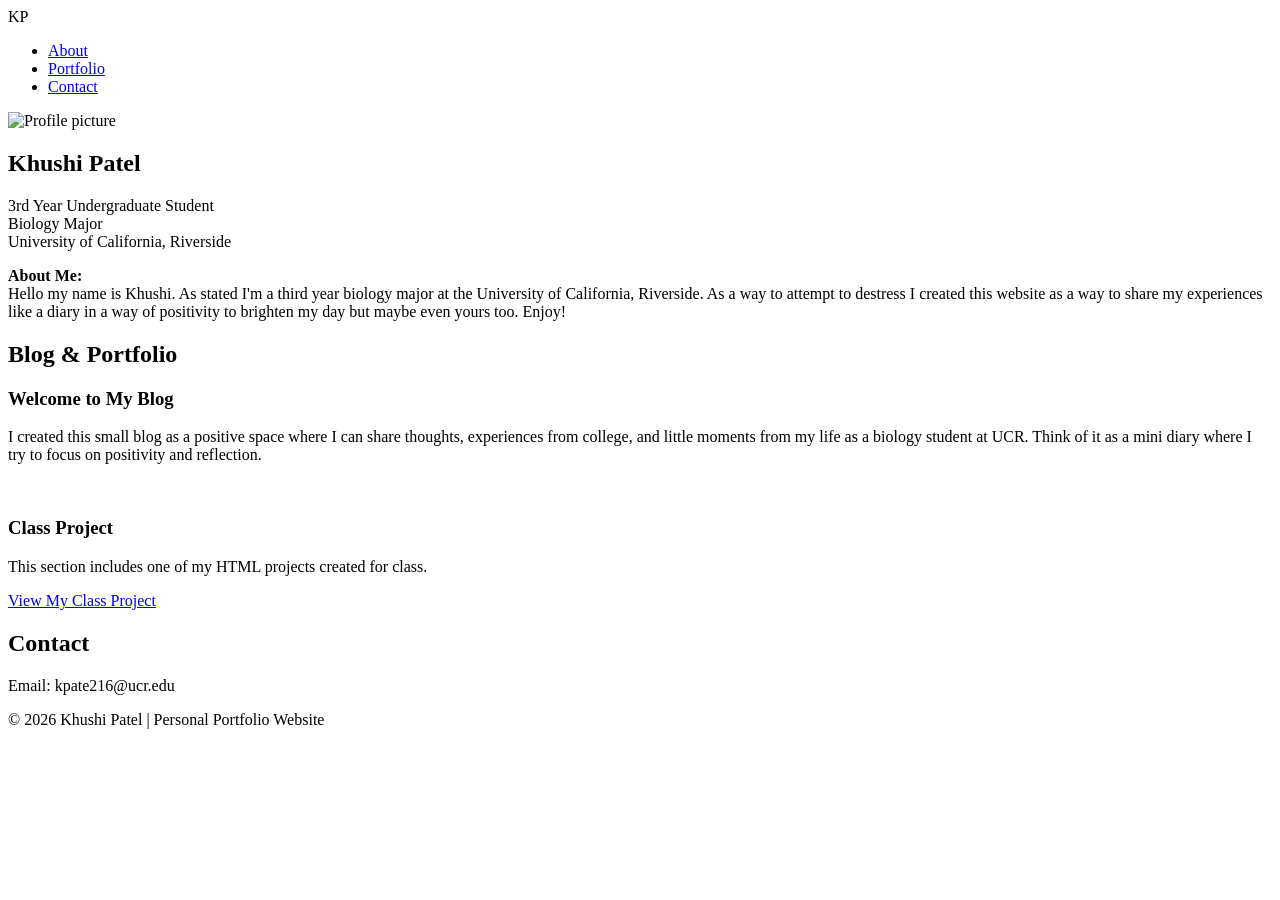
==== index.html @ bd2476d6 "Add files via upload" ====
<!DOCTYPE html>


<!DOCTYPE html>
<html lang="en">
<head>
  <meta charset="UTF-8" />
  <meta name="viewport" content="width=device-width, initial-scale=1.0" />
  <title>My Portfolio Website</title>
  <link href="https://fonts.googleapis.com/css2?family=Playfair+Display:wght@400;600;700&display=swap" rel="stylesheet">
  <link rel="stylesheet" href="style.css">
</head>
<body>
  <nav>
    <div class="logo">KP</div>
    <ul class="nav-links">
      <li><a href="#about">About</a></li>
      <li><a href="#portfolio">Portfolio</a></li>
      <li><a href="#contact">Contact</a></li>
    </ul>
  </nav>

  <section class="hero" id="about">
    <img src="img/avatar.png" alt="Profile picture" />
    <div class="hero-text">
      <h1>Khushi Patel</h1>
      <p>
        3rd Year Undergraduate Student<br>
        Biology Major<br>
        University of California, Riverside
      </p>
      <p>
        <strong>About Me:</strong><br>
        Hello my name is Khushi. As stated I'm a third year biology major at the University of California, Riverside. As a way to attempt to destress I created this website as a way to share my experiences like a diary in a way of positivity to brighten my day but maybe even yours too. Enjoy!
      </p>
    </div>
  </section>

  <section class="portfolio" id="portfolio">
    <h2>Blog & Portfolio</h2>

    <div class="project-card">
      <h3>Welcome to My Blog</h3>
      <p>
        I created this small blog as a positive space where I can share thoughts,
        experiences from college, and little moments from my life as a biology
        student at UCR. Think of it as a mini diary where I try to focus on
        positivity and reflection.
      </p>
    </div>

    <br>

    <div class="project-card">
      <h3>Class Project</h3>
      <p>
        This section includes one of my HTML projects created for class.
      </p>
      <p>
        <a href="your-project-file.html" target="_blank">View My Class Project</a>
      </p>
    </div>

  </section>

  <section class="portfolio" id="contact">
    <h2>Contact</h2>
    <p>Email: kpate216@ucr.edu</p>
  </section>

  <footer>
    <p>© 2026 Khushi Patel | Personal Portfolio Website</p>
  </footer>
</body>
</html>
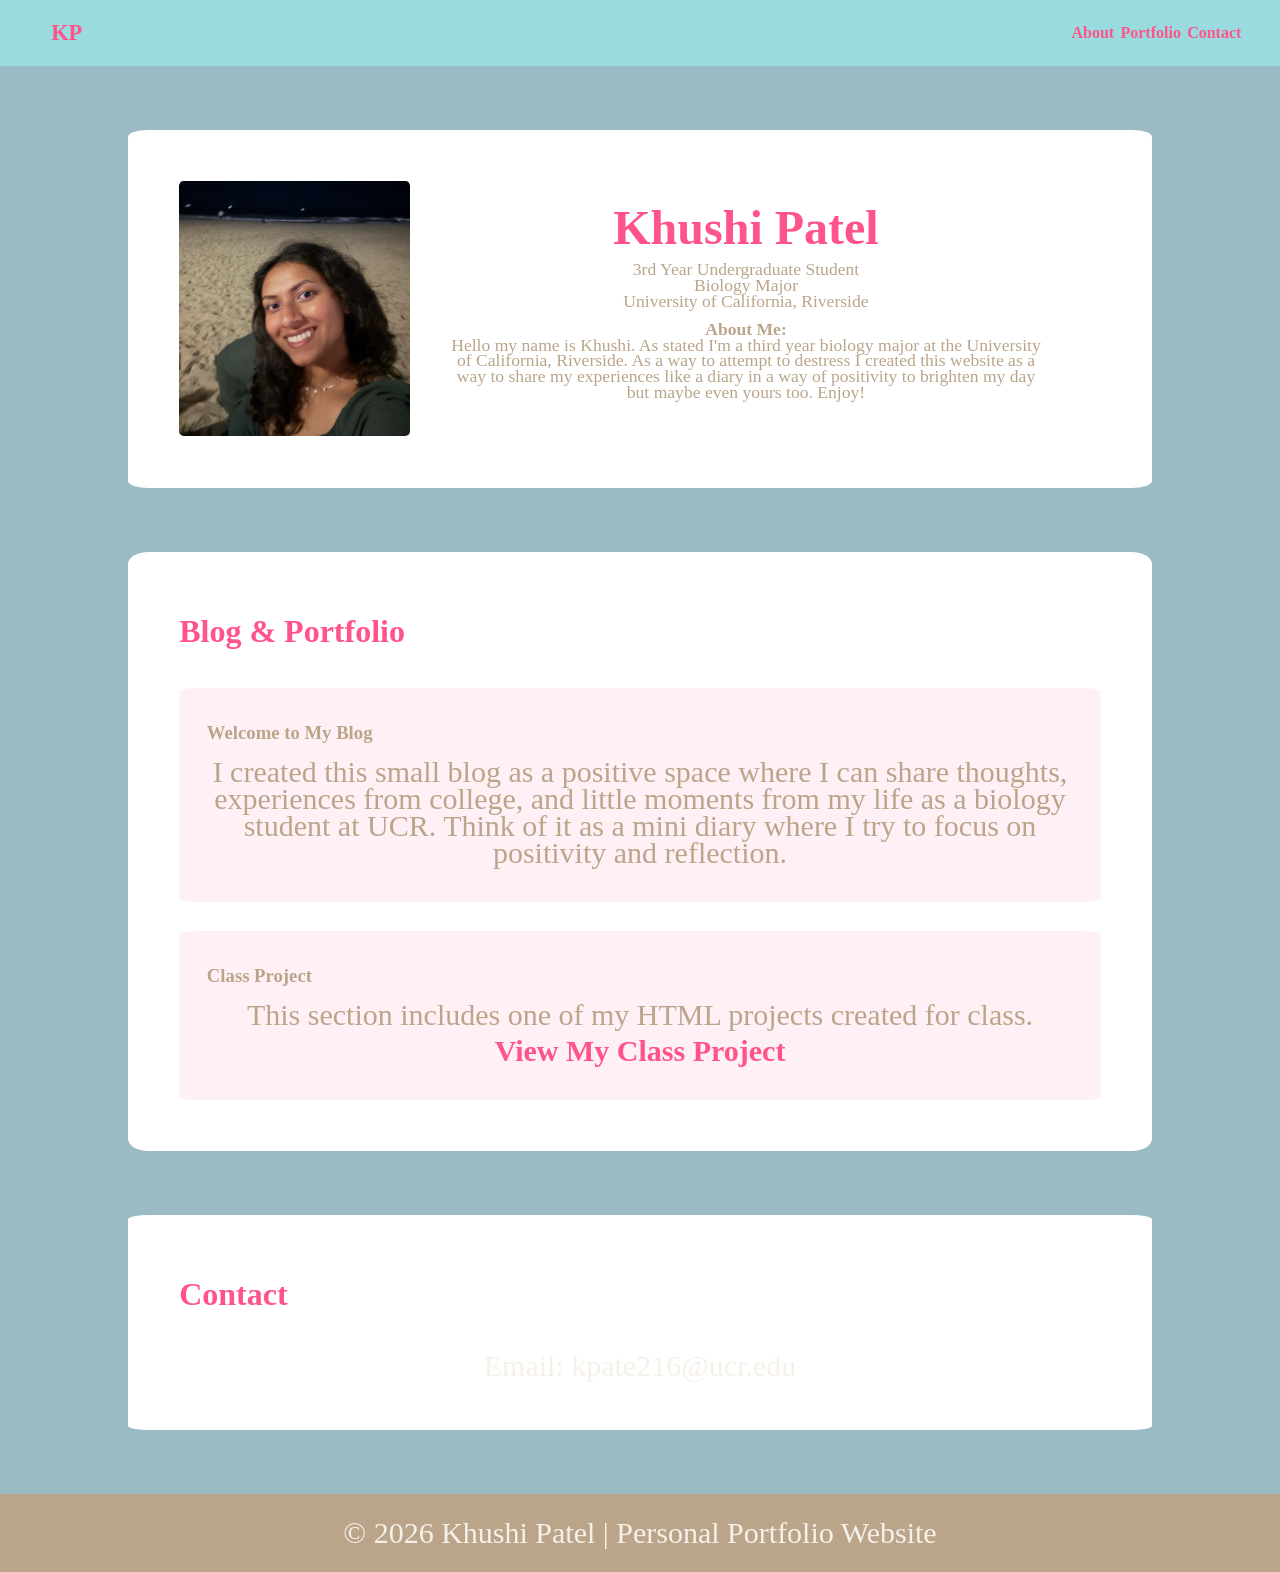
==== commit 4526f9cb: "Add files via upload" ====
--- a/index.html
+++ b/index.html
@@ -57,7 +57,7 @@
         This section includes one of my HTML projects created for class.
       </p>
       <p>
-        <a href="your-project-file.html" target="_blank">View My Class Project</a>
+        <a href="Unit-03-project.html" target="_blank">View My Class Project</a>
       </p>
     </div>
 
--- a/style.css
+++ b/style.css
@@ -0,0 +1,210 @@
+body {
+  background-color: #86A8B2;
+}
+
+
+h1 {
+  color: #F4C6CF;
+  text-align: center;
+  font-family: "Playfair Display",serif;
+  font-size: 60px;
+  line-height: 95%;
+
+}
+
+.about{
+
+}
+
+p {
+  font-family: "Great Vibes", cursive;
+  font-size: 30px;
+  text-align: center;
+  color: #F6F1E8;
+  line-height: 90%;
+}
+
+:root{
+  --bg1:#9CBAC3;          /* soft top blue */
+  --bg2:#6F8F9B;          /* deeper bottom blue */
+  --cream:#F6F1E8;        /* paper highlight */
+  --white:#ffffff;
+  --pink:#F4C6CF;         /* soft regency pink */
+  --gold:#C6A75E;         /* regency gold */
+  --gold2:#B8994C;        /* antique gold */
+  --shadow: rgba(0,0,0,.14);
+
+
+* {
+  margin: 0%;
+  padding: 0%;
+  box-sizing: border-box;
+}
+
+body {
+  font-family: "Playfair Display",serif;
+  background-color: #9CBAC3;
+  color: #ff5489;
+  line-height: 1.8;
+}
+
+/* Navigation bar */
+
+nav {
+  background-color: #99dbdf;
+  color: #ff5489;
+  display: flex;
+  justify-content: space-between;
+  align-items: center;
+  padding: 1% 4%;
+  border-bottom: 0.3% solid #efb6c8;
+}
+
+.logo {
+  font-size: 140%;
+  font-weight: 700;
+  letter-spacing: 0.1%;
+}
+
+.nav-links {
+  list-style: none;
+  display: flex;
+  gap: 4%;
+}
+
+.nav-links a {
+  text-decoration: none;
+  color: #ff5489;
+  font-weight: 600;
+}
+
+.nav-links a:hover {
+  color: #8f3653;
+  text-decoration: underline;
+}
+
+/* Main bio section */
+
+.hero {
+  width: 80%;
+  margin: 5% auto;
+  background-color: #ffffff;
+  border-radius: 2%;
+  box-shadow: 0 0.5% 2% rgba(199, 90, 122, 0.12);
+  padding: 4%;
+  display: flex;
+  align-items: center;
+  gap: 4%;
+  flex-wrap: wrap;
+}
+
+.hero img {
+  width: 25%;
+  height: auto;
+  border-radius: 2%;
+  object-fit: cover;
+}
+
+.hero-text {
+  width: 65%;
+}
+
+.hero-text h1 {
+  font-size: 300%;
+  color: #ff5489;
+  margin-bottom: 2%;
+}
+
+.hero-text p {
+  font-size: 110%;
+  margin-bottom: 2%;
+  color: #baa58b;
+  font-family: "Playfair Display",serif;
+}
+
+/* Blog / Portfolio section */
+
+.portfolio {
+  width: 80%;
+  margin: 0 auto 5%;
+  background-color: #ffffff;
+  border-radius: 2%;
+  box-shadow: 0 0.5% 2% rgba(199, 90, 122, 0.12);
+  padding: 4%;
+}
+
+.portfolio h2 {
+  color: #ff5489;
+  margin-bottom: 3%;
+  font-size: 200%;
+}
+
+.project-card {
+  background-color: #fff0f5;
+  padding: 3%;
+  border-radius: 2%;
+  border: 0.2% solid #f3c6d4;
+}
+
+.project-card h3 {
+  margin-bottom: 1%;
+  color: #baa58b;
+}
+
+.project-card p {
+  margin-bottom: 1%;
+  color: #baa58b;
+  font-family: "Playfair Display",serif;
+}
+
+.project-card a {
+  color: #ff5489;
+  font-weight: 700;
+  text-decoration: none;
+}
+
+.project-card a:hover {
+  text-decoration: underline;
+  color: #ff5489;
+}
+
+/* Footer */
+
+footer {
+  text-align: center;
+  padding: 2%;
+  background-color: #baa58b;
+  color: #ff5489;
+  margin-top: 3%;
+  border-top: 0.3% solid #baa58b;
+}
+
+/* Responsive layout */
+
+@media (max-width: 700px) {
+
+  nav {
+    flex-direction: column;
+    gap: 2%;
+    text-align: center;
+  }
+
+  .nav-links {
+    flex-direction: column;
+    gap: 2%;
+  }
+
+  .hero {
+    text-align: center;
+    justify-content: center;
+  }
+
+  .hero img {
+    width: 50%;
+  }
+
+  .hero-text {
+    width: 100%;
+  }
+
+}
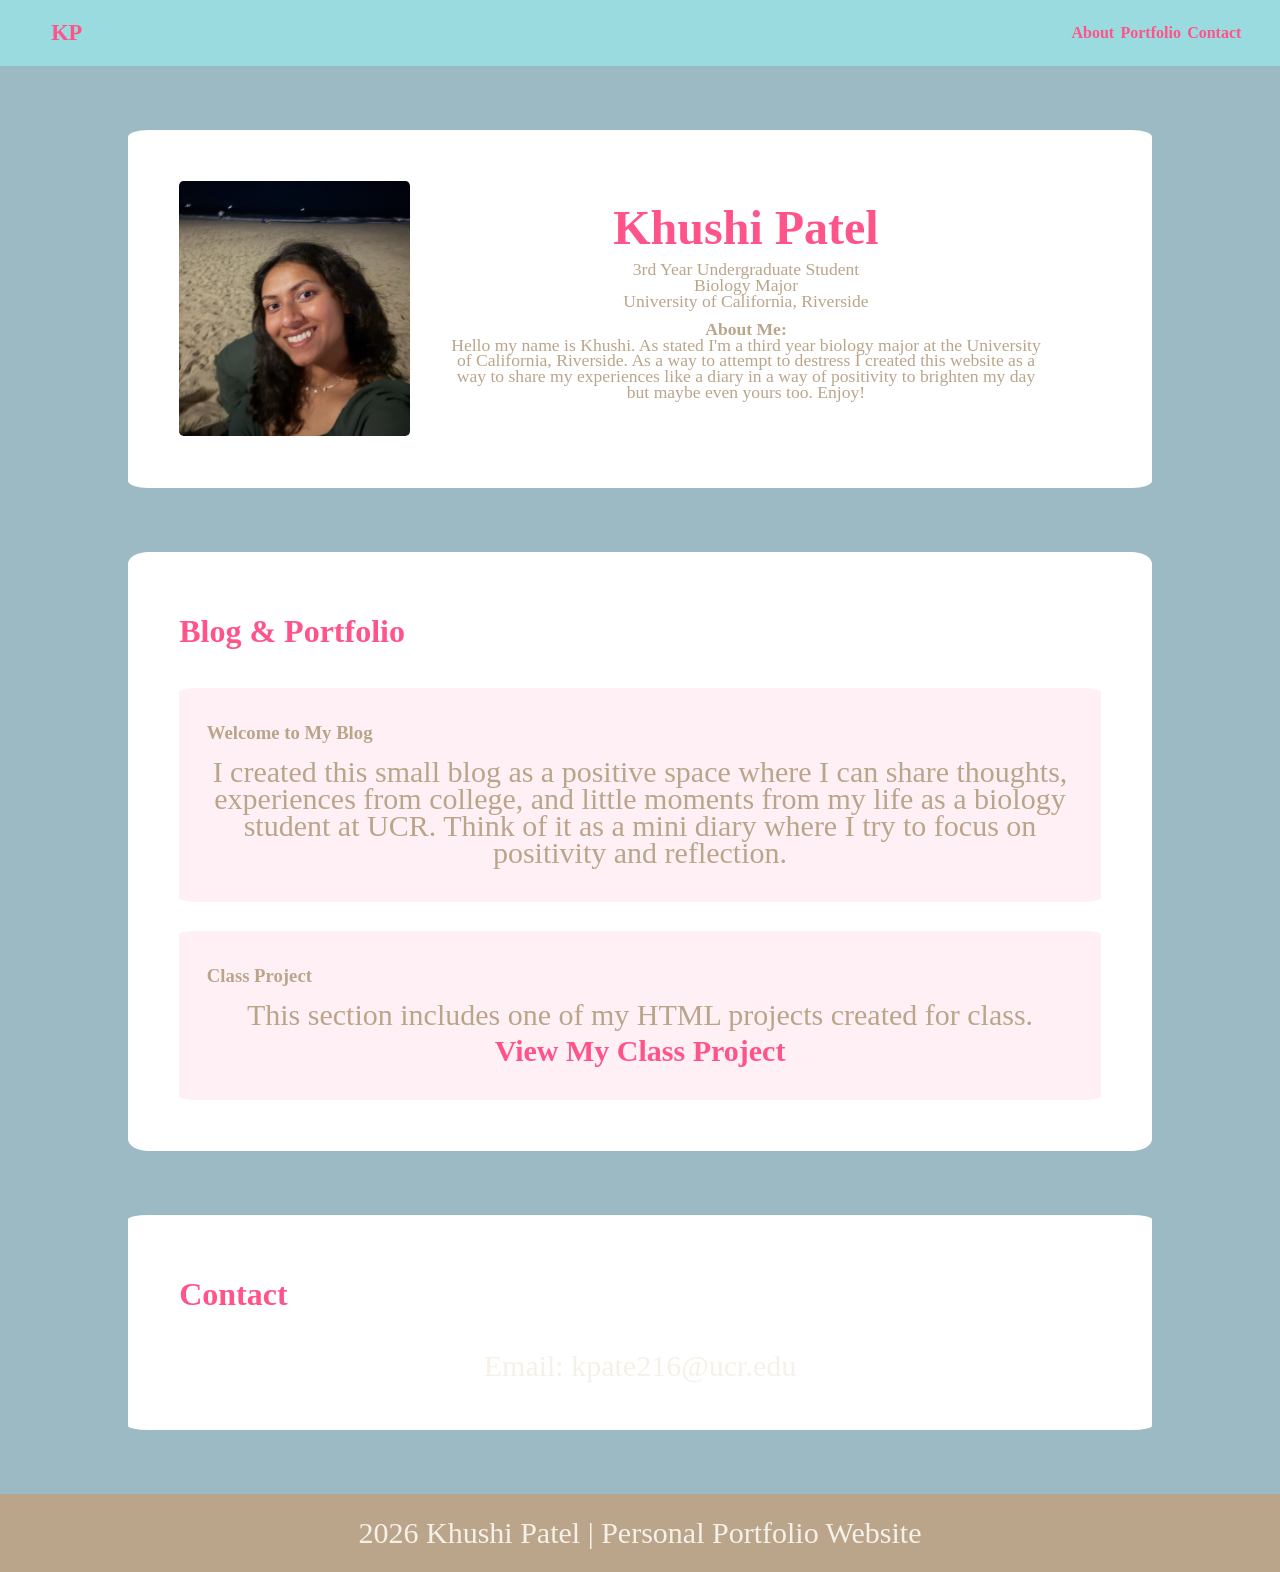
==== commit 6fefc294: "Update index.html took out copyright" ====
--- a/index.html
+++ b/index.html
@@ -9,6 +9,7 @@
   <title>My Portfolio Website</title>
   <link href="https://fonts.googleapis.com/css2?family=Playfair+Display:wght@400;600;700&display=swap" rel="stylesheet">
   <link rel="stylesheet" href="style.css">
+  <link rel="icon" href="img/floral.png">
 </head>
 <body>
   <nav>
@@ -69,7 +70,7 @@
   </section>
 
   <footer>
-    <p>© 2026 Khushi Patel | Personal Portfolio Website</p>
+    <p>2026 Khushi Patel | Personal Portfolio Website</p>
   </footer>
 </body>
 </html>
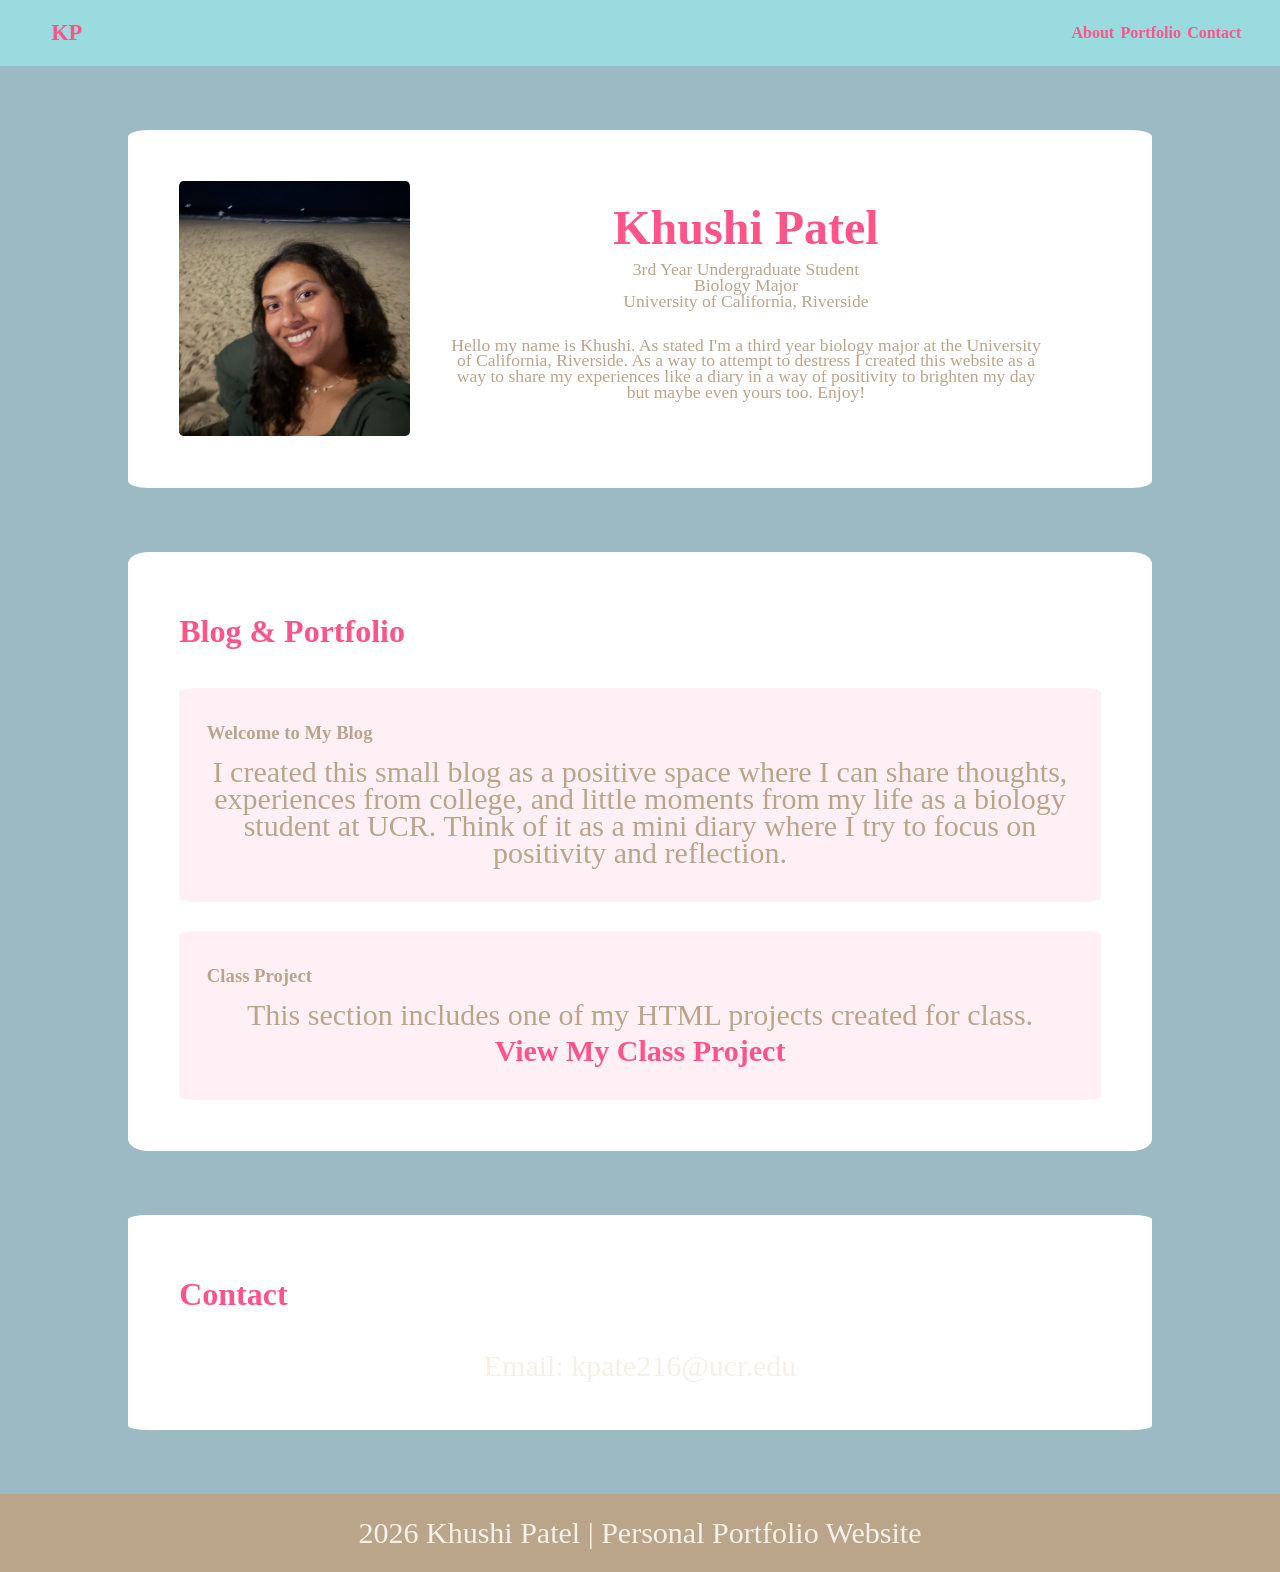
==== commit bf189f90: "Add files via upload" ====
--- a/index.html
+++ b/index.html
@@ -30,8 +30,7 @@
         Biology Major<br>
         University of California, Riverside
       </p>
-      <p>
-        <strong>About Me:</strong><br>
+      <p><br>
         Hello my name is Khushi. As stated I'm a third year biology major at the University of California, Riverside. As a way to attempt to destress I created this website as a way to share my experiences like a diary in a way of positivity to brighten my day but maybe even yours too. Enjoy!
       </p>
     </div>
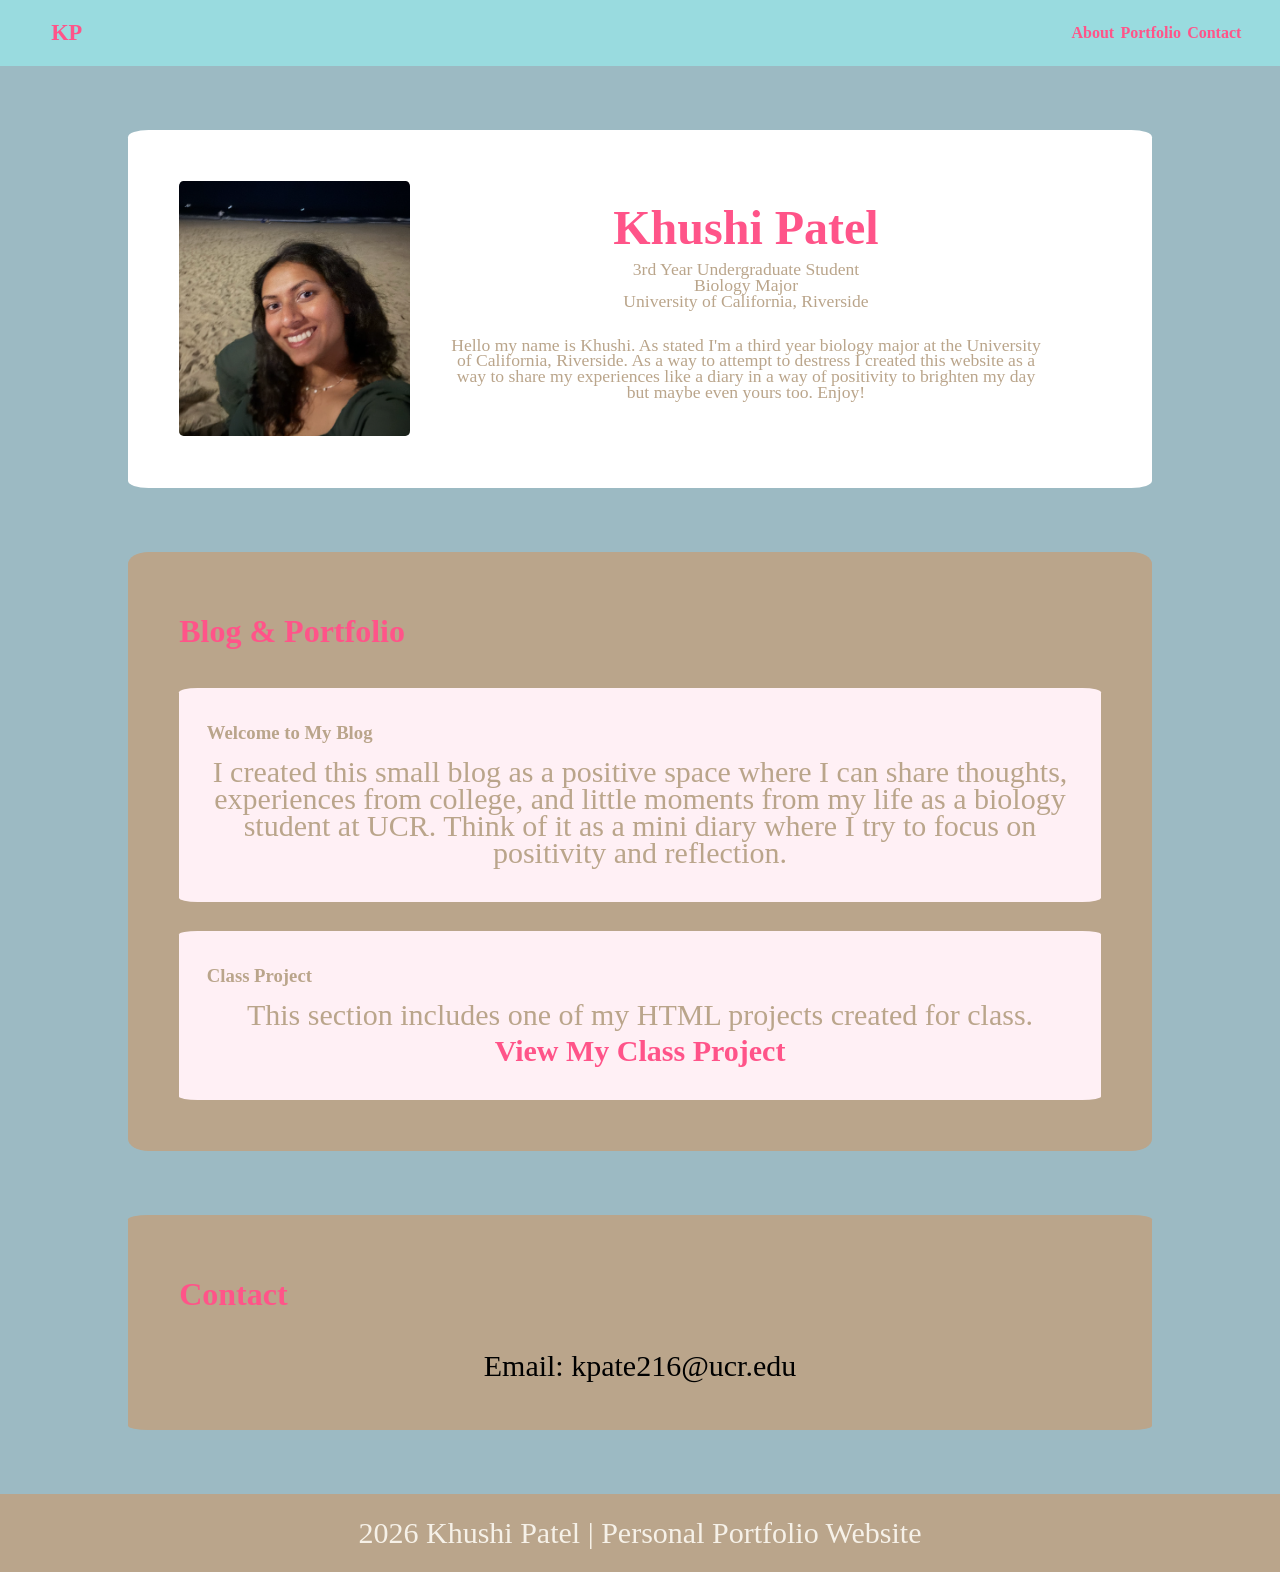
==== commit 5ce9f8f2: "Add files via upload" ====
--- a/index.html
+++ b/index.html
@@ -65,7 +65,7 @@
 
   <section class="portfolio" id="contact">
     <h2>Contact</h2>
-    <p>Email: kpate216@ucr.edu</p>
+    <p class="dark-font">Email: kpate216@ucr.edu</p>
   </section>
 
   <footer>
--- a/style.css
+++ b/style.css
@@ -48,7 +48,10 @@
   line-height: 1.8;
 }
 
-/* Navigation bar */
+.dark-font { 
+color: black;
+ }
+
 
 nav {
   background-color: #99dbdf;
@@ -83,7 +86,6 @@
   text-decoration: underline;
 }
 
-/* Main bio section */
 
 .hero {
   width: 80%;
@@ -122,12 +124,11 @@
   font-family: "Playfair Display",serif;
 }
 
-/* Blog / Portfolio section */
 
 .portfolio {
   width: 80%;
   margin: 0 auto 5%;
-  background-color: #ffffff;
+  background-color: #baa58b;
   border-radius: 2%;
   box-shadow: 0 0.5% 2% rgba(199, 90, 122, 0.12);
   padding: 4%;
@@ -168,7 +169,6 @@
   color: #ff5489;
 }
 
-/* Footer */
 
 footer {
   text-align: center;
@@ -179,7 +179,6 @@
   border-top: 0.3% solid #baa58b;
 }
 
-/* Responsive layout */
 
 @media (max-width: 700px) {
 
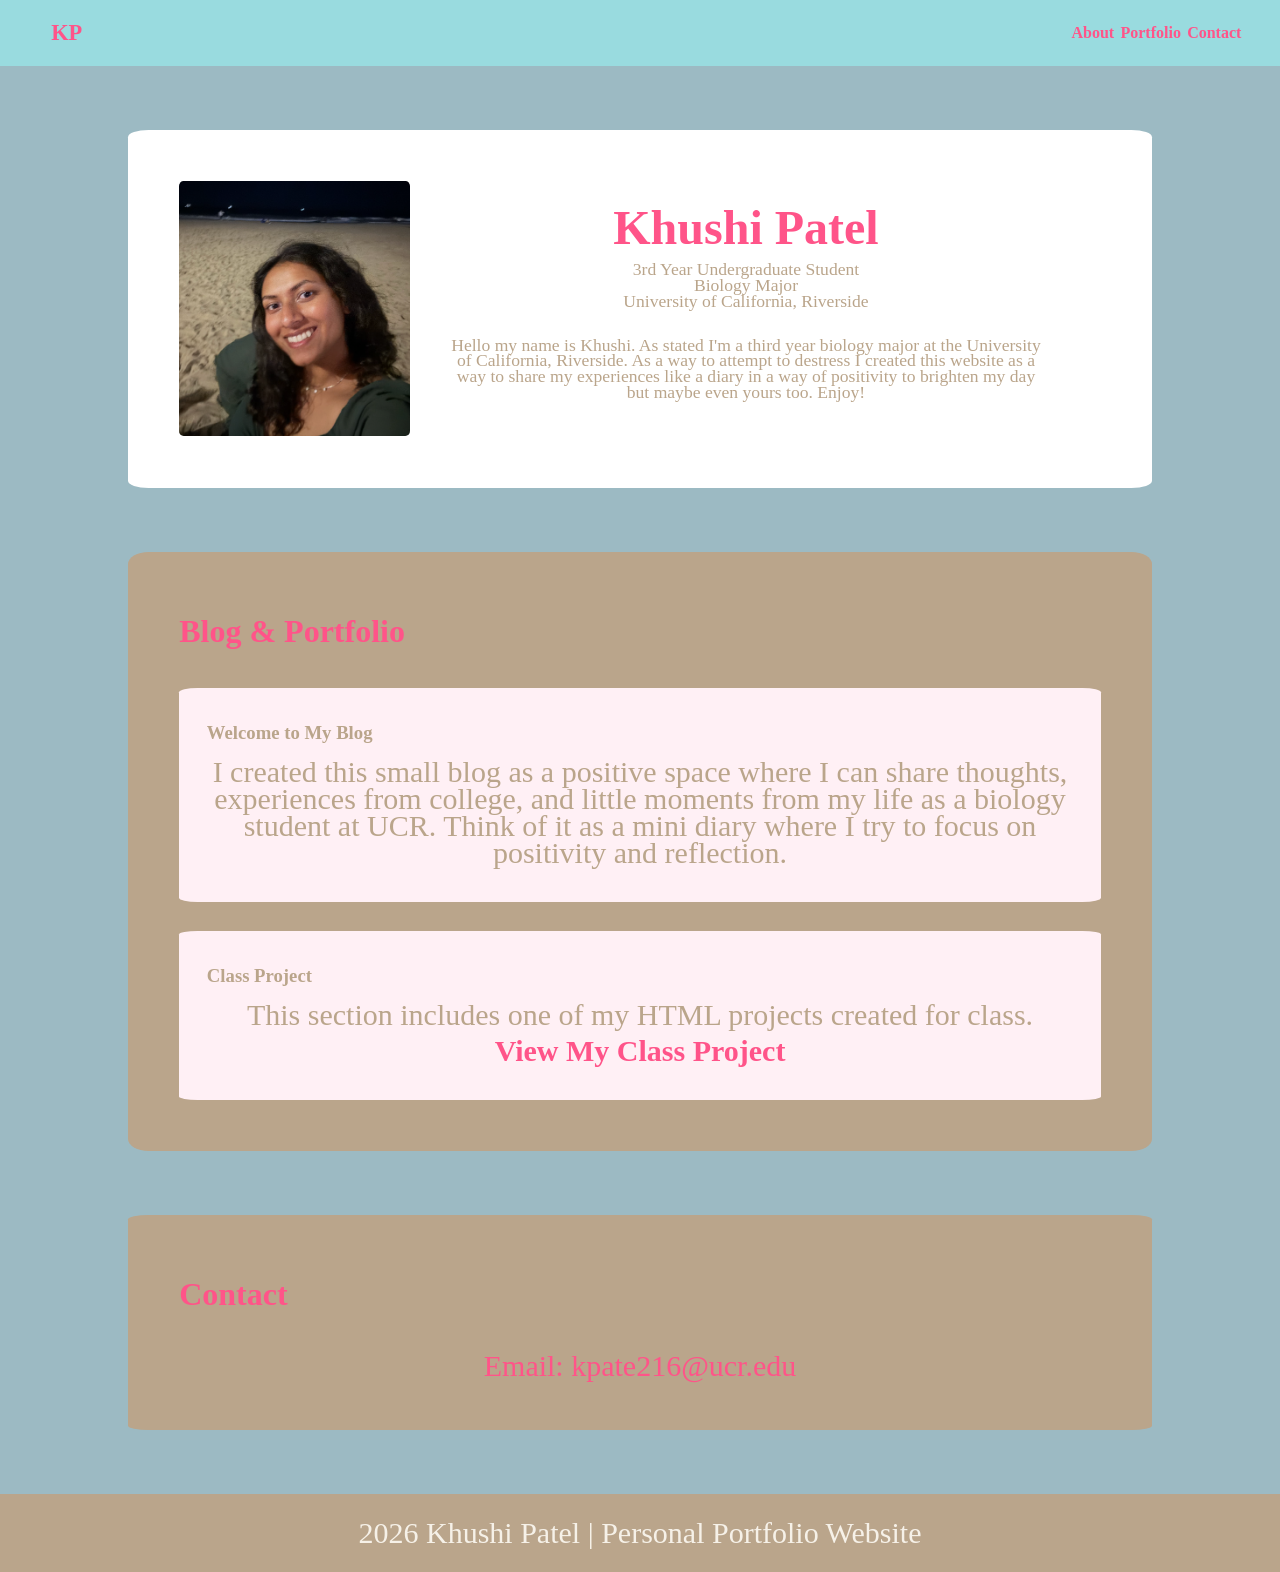
==== commit f2ed3938: "Update index.html changed color of contact" ====
--- a/index.html
+++ b/index.html
@@ -65,7 +65,7 @@
 
   <section class="portfolio" id="contact">
     <h2>Contact</h2>
-    <p class="dark-font">Email: kpate216@ucr.edu</p>
+    <p style="color:#ff5489">Email: kpate216@ucr.edu</p>
   </section>
 
   <footer>
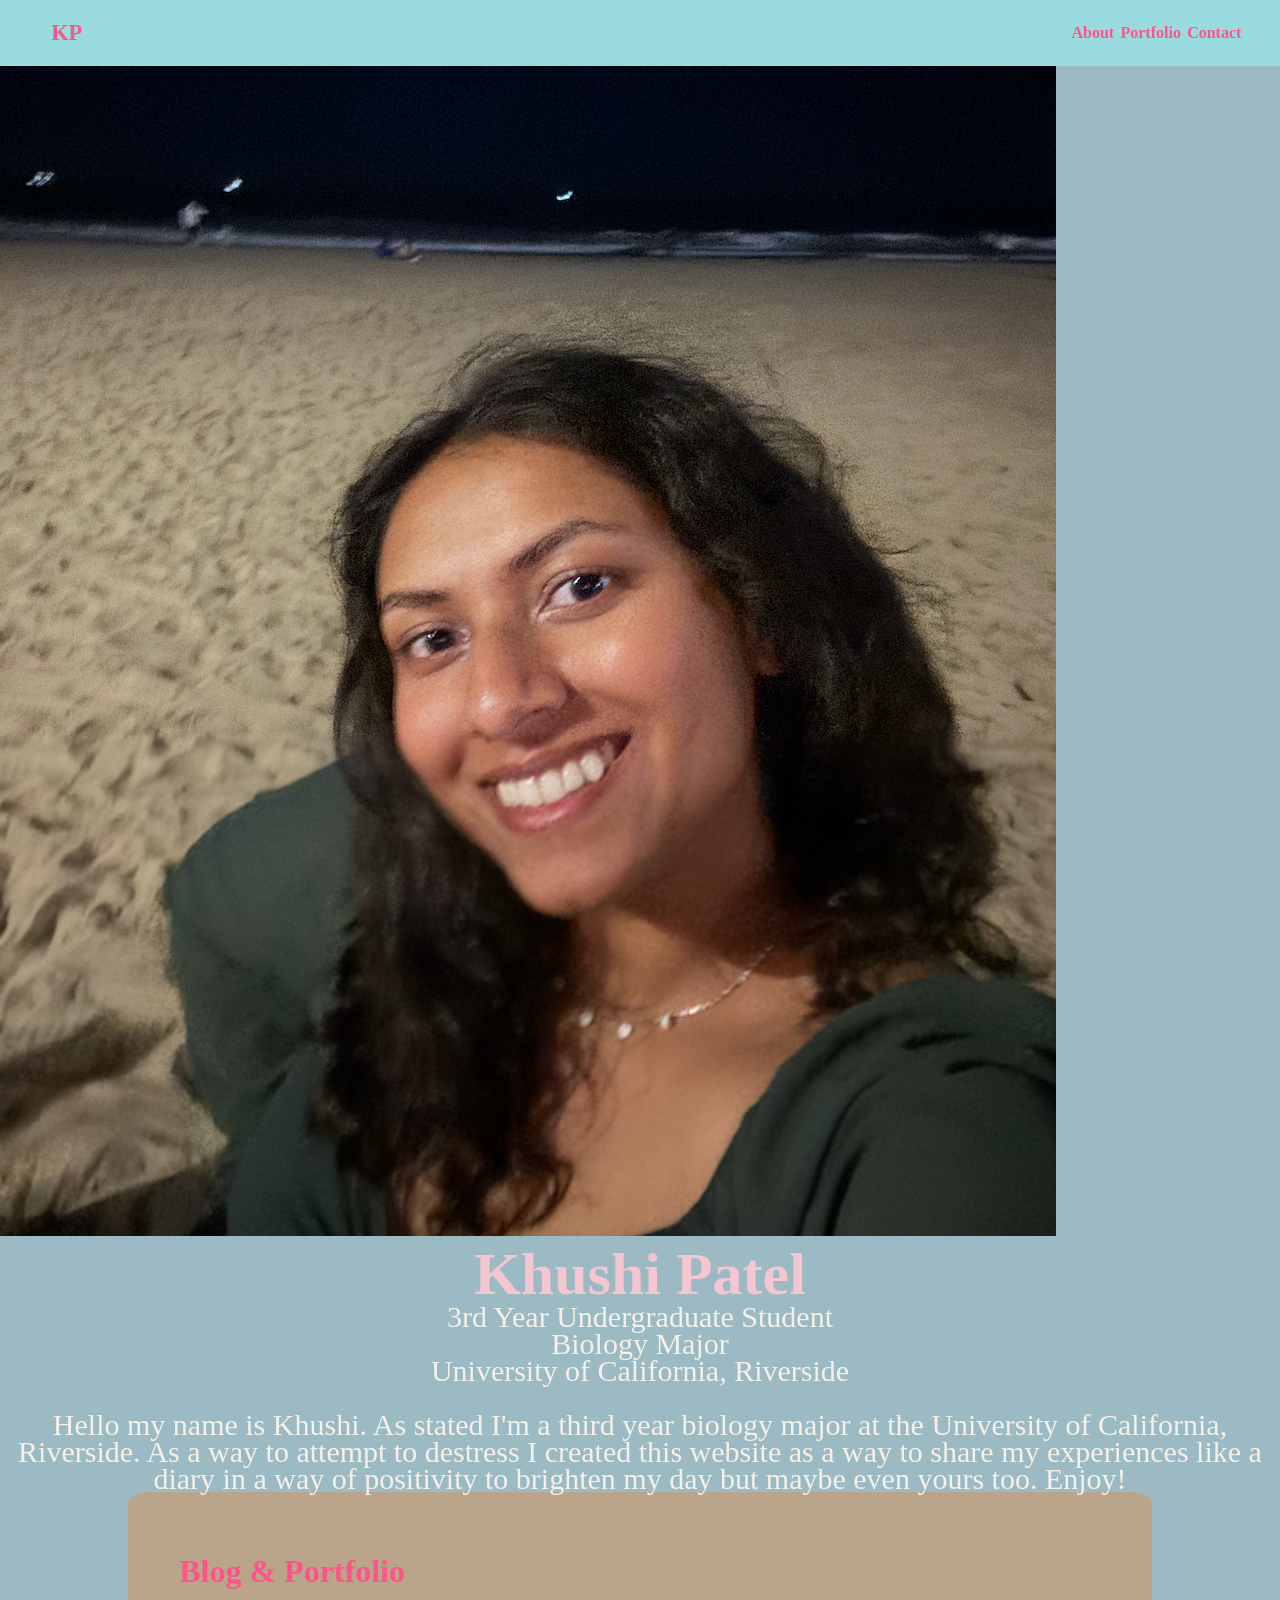
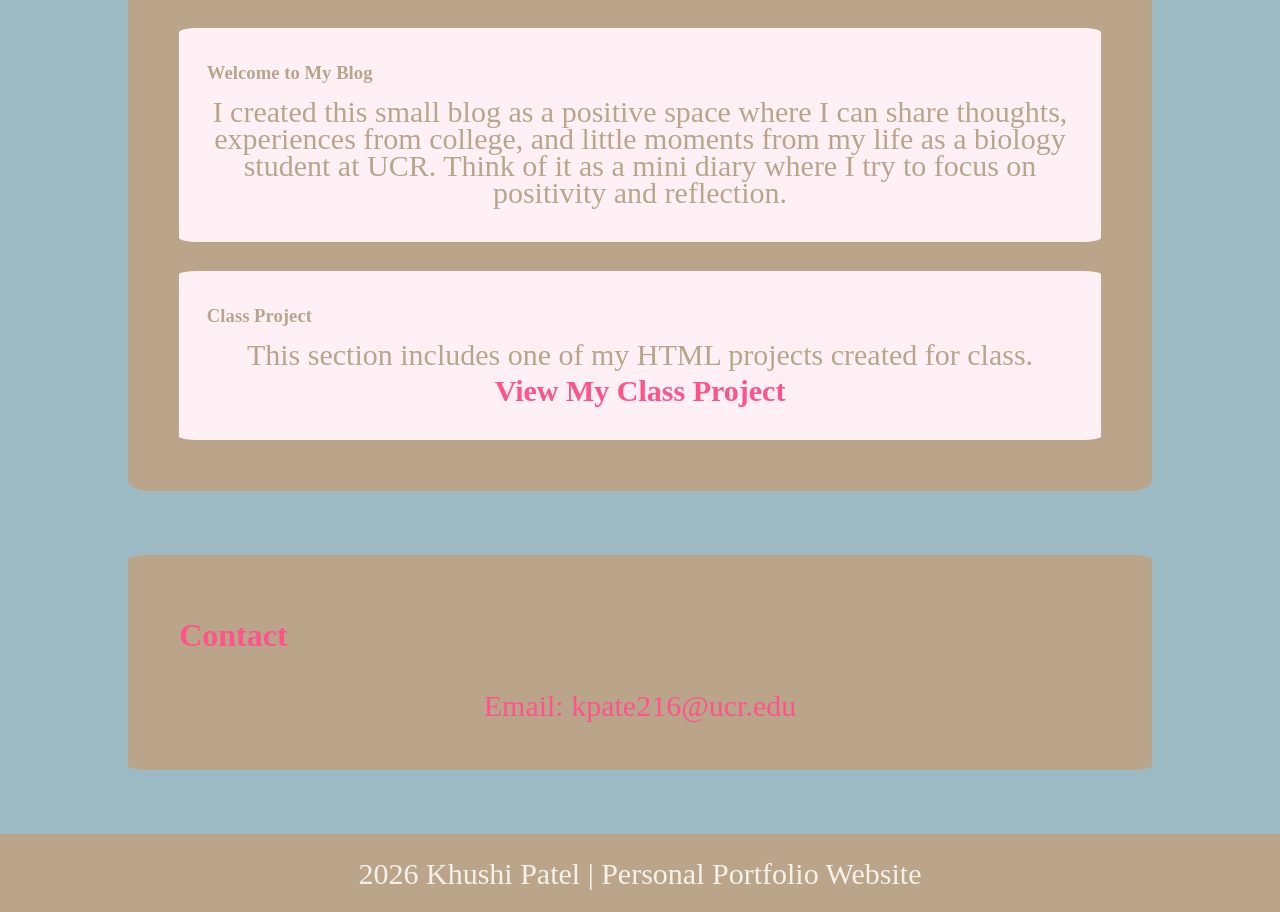
==== commit aade3a2a: "Update index.html" ====
--- a/index.html
+++ b/index.html
@@ -21,9 +21,9 @@
     </ul>
   </nav>
 
-  <section class="hero" id="about">
+  <section class="bio" id="about">
     <img src="img/avatar.png" alt="Profile picture" />
-    <div class="hero-text">
+    <div class="bio-text">
       <h1>Khushi Patel</h1>
       <p>
         3rd Year Undergraduate Student<br>
